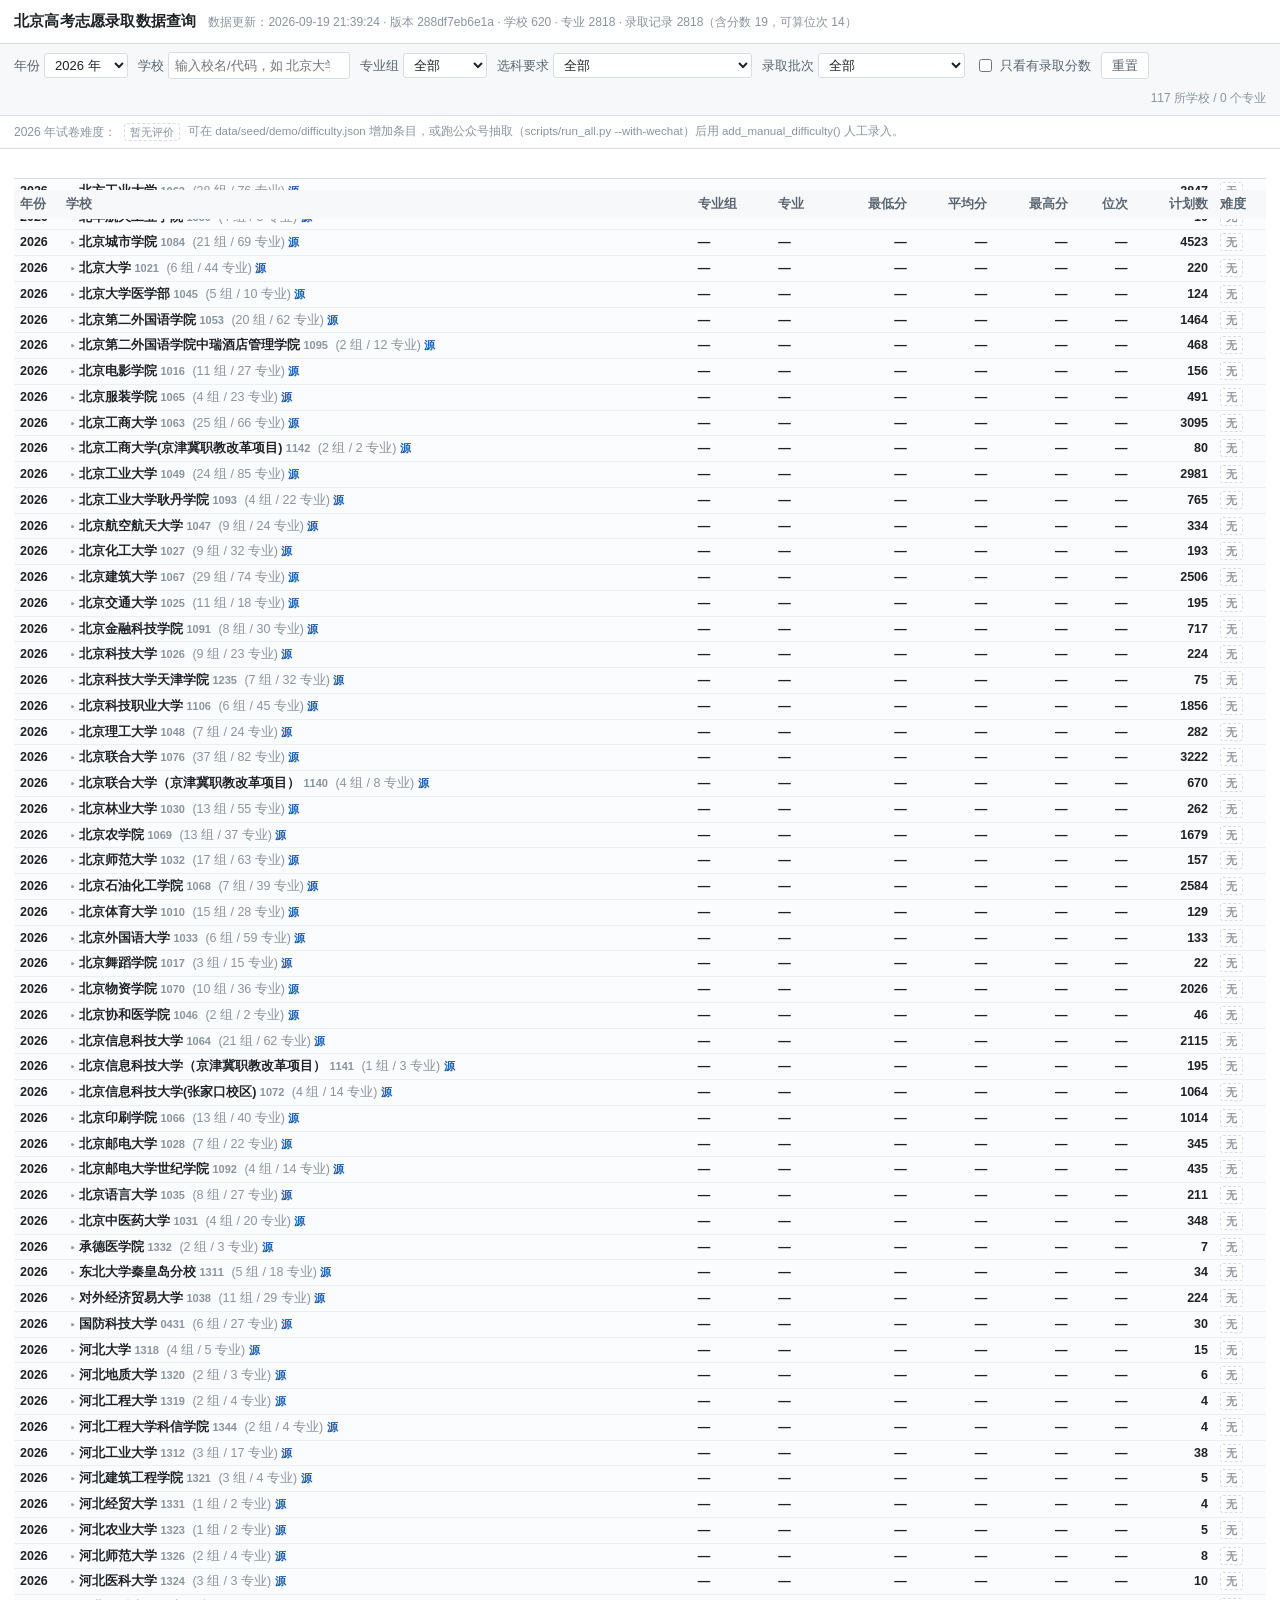
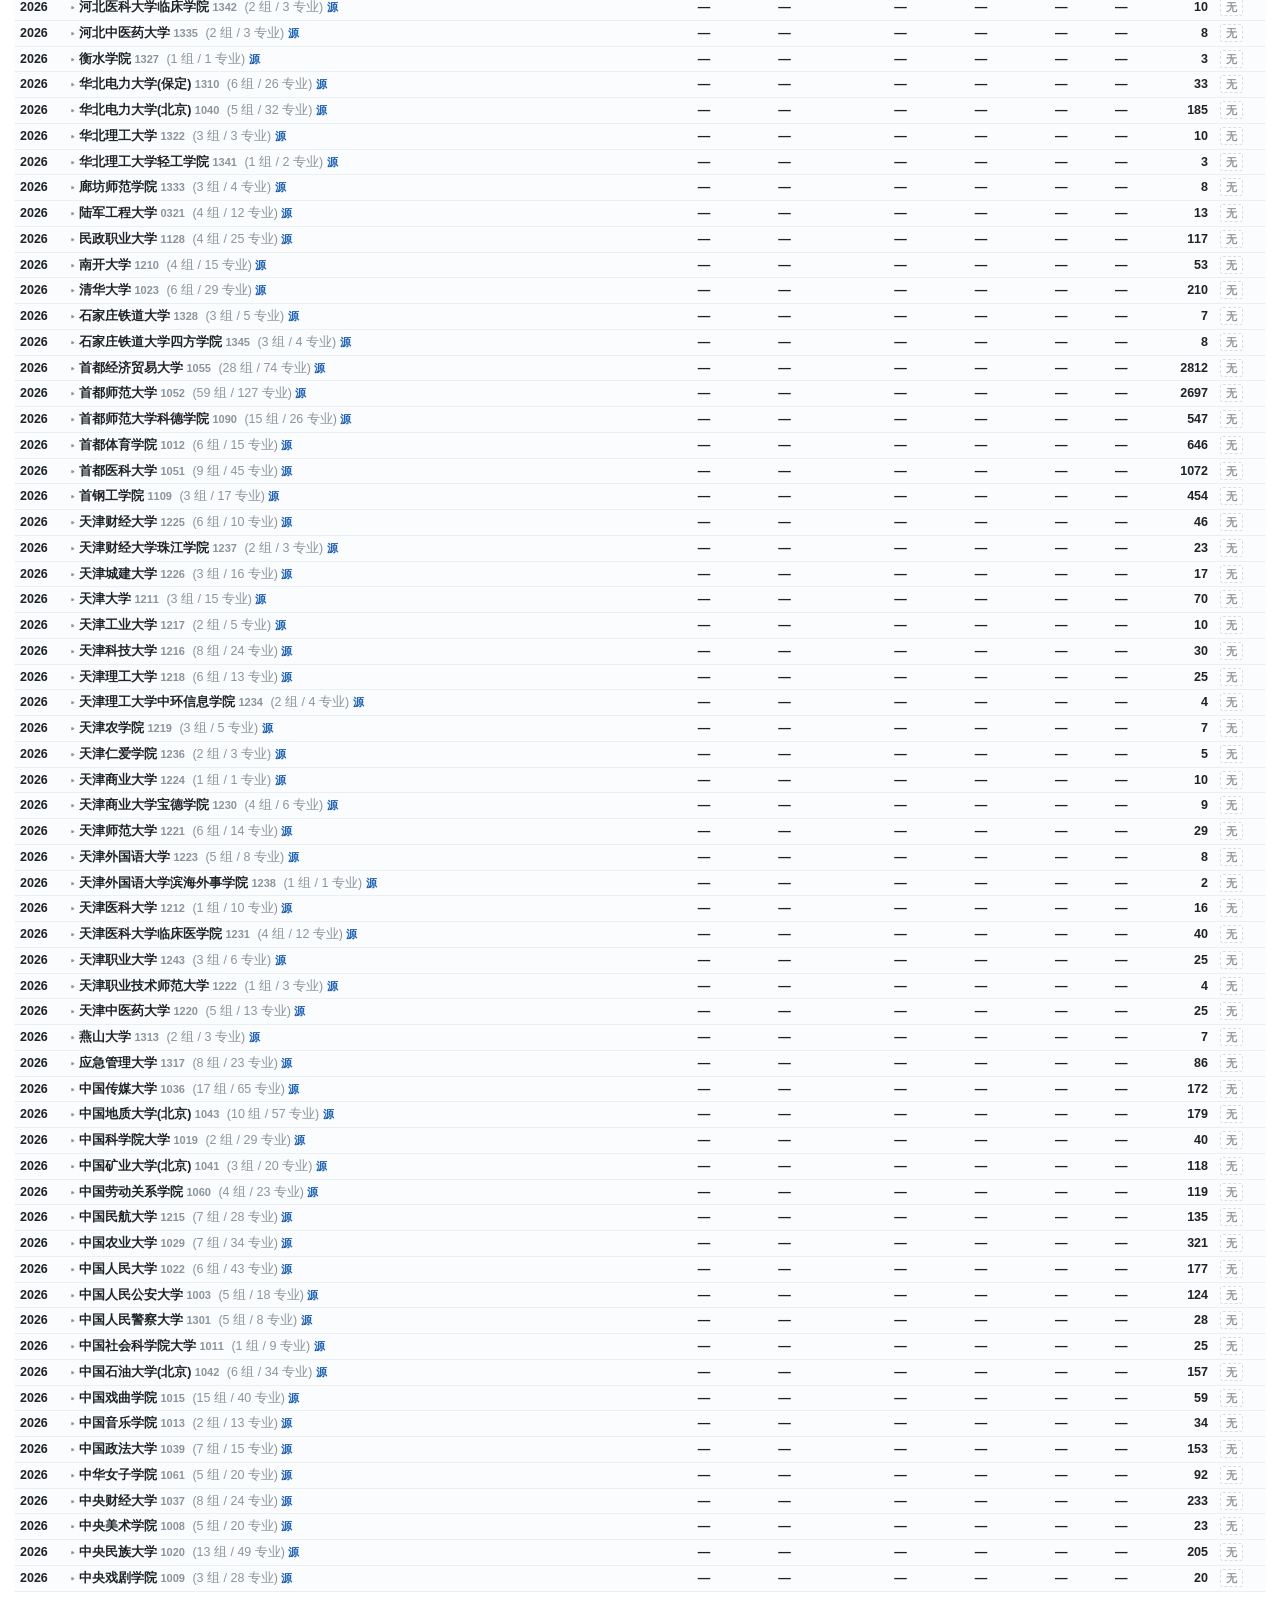
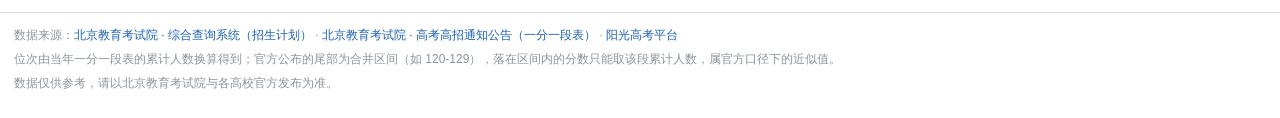
==== web/index.html @ 0e57e3ab "feat: 北京高考志愿录取数据查询站点 - 采集层: Scrapling + SHA-256 增量去重 + 三阶段任务编排(断点续爬) - 考试院招生计划: 列表分页 POST + 学校详情 POS" ====
<!DOCTYPE html>
<html lang="zh-CN">
<head>
<meta charset="UTF-8">
<meta name="viewport" content="width=device-width, initial-scale=1">
<title>北京高考志愿录取数据查询</title>
<meta name="description" content="历年北京高考各高校各专业录取最低分/平均分/最高分、位次、招生计划与当年试卷难度评价查询。">
<link rel="stylesheet" href="assets/style.css">
</head>
<body>

<header class="bar">
  <h1>北京高考志愿录取数据查询</h1>
  <div class="meta" id="meta">加载中…</div>
</header>

<!-- 筛选栏 -->
<div class="filters" id="filters">
  <label>年份
    <select id="f-year"></select>
  </label>

  <label>学校
    <input id="f-school" type="search" placeholder="输入校名/代码，如 北京大学" autocomplete="off">
  </label>

  <label>专业组
    <select id="f-group"><option value="">全部</option></select>
  </label>

  <label>选科要求
    <select id="f-subject"><option value="">全部</option></select>
  </label>

  <label>录取批次
    <select id="f-batch"><option value="">全部</option></select>
  </label>

  <label class="chk">
    <input id="f-scored" type="checkbox"> 只看有录取分数
  </label>

  <button id="f-reset" type="button">重置</button>

  <span class="hint" id="count"></span>
</div>

<!-- 当年试卷难度 -->
<div class="difficulty" id="difficulty" hidden></div>

<!-- 主表格 -->
<div class="table-wrap">
  <table id="grid">
    <thead>
      <tr>
        <th class="c-year">年份</th>
        <th class="c-school">学校</th>
        <th class="c-group">专业组</th>
        <th class="c-major">专业</th>
        <th class="c-num">最低分</th>
        <th class="c-num">平均分</th>
        <th class="c-num">最高分</th>
        <th class="c-rank">位次</th>
        <th class="c-plan">计划数</th>
        <th class="c-diff">难度</th>
      </tr>
    </thead>
    <tbody id="grid-body"></tbody>
  </table>
  <div class="empty" id="empty" hidden>没有匹配的数据。试试放宽筛选条件。</div>
</div>

<footer class="foot">
  <div id="sources"></div>
  <div class="note" id="rank-note"></div>
  <div class="note">数据仅供参考，请以北京教育考试院与各高校官方发布为准。</div>
</footer>

<!-- app.js：优先 fetch 按年分片；若通过 file:// 双击打开（fetch 会被浏览器拦截），
     自动回落到 data/data.js 内联包。 -->
<script src="assets/app.js"></script>
</body>
</html>
---- web/assets/style.css ----
/* ==========================================================================
   北京高考志愿录取数据查询 —— 样式
   风格要求：白底、细边框、紧凑表格、无多余装饰。
   ========================================================================== */

:root {
  --line: #d8dde3;
  --line-soft: #eceff2;
  --ink: #1f2328;
  --ink-2: #5b6570;
  --ink-3: #8b949e;
  --bg: #ffffff;
  --bg-head: #f6f8fa;
  --bg-hover: #f3f7fd;
  --accent: #1a5fb4;

  /* 难度配色：偏难=橙 / 适中=灰 / 偏易=绿 */
  --hard-fg: #b45309;   --hard-bg: #fef3e2;   --hard-bd: #f0c68a;
  --mid-fg:  #5b6570;   --mid-bg:  #f1f3f5;   --mid-bd:  #d8dde3;
  --easy-fg: #1a7f45;   --easy-bg: #e9f7ef;   --easy-bd: #a8d9bd;
}

* { box-sizing: border-box; }

html, body {
  margin: 0;
  padding: 0;
  background: var(--bg);
  color: var(--ink);
  font: 13px/1.5 -apple-system, "Segoe UI", "Microsoft YaHei", "PingFang SC", sans-serif;
}

/* ---------------------------------------------------------------- 顶部 */

.bar {
  display: flex;
  align-items: baseline;
  gap: 12px;
  flex-wrap: wrap;
  padding: 10px 14px;
  border-bottom: 1px solid var(--line);
}

.bar h1 {
  margin: 0;
  font-size: 15px;
  font-weight: 600;
  letter-spacing: .2px;
}

.bar .meta {
  color: var(--ink-3);
  font-size: 12px;
}

/* ---------------------------------------------------------------- 筛选栏 */

.filters {
  display: flex;
  align-items: center;
  gap: 10px;
  flex-wrap: wrap;
  padding: 8px 14px;
  border-bottom: 1px solid var(--line);
  background: var(--bg-head);
  position: sticky;
  top: 0;
  z-index: 5;
}

.filters label {
  display: inline-flex;
  align-items: center;
  gap: 4px;
  color: var(--ink-2);
  white-space: nowrap;
}

.filters select,
.filters input[type="search"] {
  font: inherit;
  color: var(--ink);
  padding: 3px 6px;
  border: 1px solid var(--line);
  border-radius: 3px;
  background: #fff;
  min-width: 84px;
}

.filters input[type="search"] { min-width: 168px; }

.filters select:focus,
.filters input:focus {
  outline: none;
  border-color: var(--accent);
}

.filters .chk { gap: 5px; cursor: pointer; }

.filters button {
  font: inherit;
  padding: 3px 10px;
  border: 1px solid var(--line);
  border-radius: 3px;
  background: #fff;
  color: var(--ink-2);
  cursor: pointer;
}

.filters button:hover { border-color: var(--accent); color: var(--accent); }

.filters .hint {
  margin-left: auto;
  color: var(--ink-3);
  font-size: 12px;
}

/* ---------------------------------------------------------------- 难度条 */

.difficulty {
  display: flex;
  align-items: flex-start;
  gap: 8px;
  padding: 7px 14px;
  border-bottom: 1px solid var(--line);
  font-size: 12px;
  color: var(--ink-2);
  flex-wrap: wrap;
}

.difficulty .lbl { color: var(--ink-3); }

/* 示例数据警示：必须显眼，避免把 demo 分数当成真实录取分 */
.difficulty .warn {
  display: inline-block;
  padding: 2px 8px;
  border: 1px solid var(--hard-bd);
  border-radius: 3px;
  background: var(--hard-bg);
  color: var(--hard-fg);
  font-weight: 500;
}

.difficulty a { color: var(--accent); text-decoration: none; }
.difficulty a:hover { text-decoration: underline; }

/* 难度徽标 */
.badge {
  display: inline-block;
  padding: 0 5px;
  border: 1px solid var(--mid-bd);
  border-radius: 3px;
  background: var(--mid-bg);
  color: var(--mid-fg);
  font-size: 11px;
  line-height: 16px;
  white-space: nowrap;
}

.badge.hard { border-color: var(--hard-bd); background: var(--hard-bg); color: var(--hard-fg); }
.badge.easy { border-color: var(--easy-bd); background: var(--easy-bg); color: var(--easy-fg); }
.badge.none { border-style: dashed; color: var(--ink-3); background: #fff; }

/* ---------------------------------------------------------------- 表格 */

.table-wrap {
  padding: 0 14px 20px;
  overflow-x: auto;
}

table {
  width: 100%;
  border-collapse: collapse;
  font-size: 12.5px;
}

thead th {
  position: sticky;
  top: 41px;
  z-index: 4;
  background: var(--bg-head);
  border-bottom: 1px solid var(--line);
  padding: 5px 6px;
  text-align: left;
  font-weight: 600;
  color: var(--ink-2);
  white-space: nowrap;
}

tbody td {
  border-bottom: 1px solid var(--line-soft);
  padding: 3px 6px;
  vertical-align: top;
}

/* 数字列右对齐、等宽，便于竖向比较 */
.c-num, .c-rank, .c-plan { text-align: right; }
.c-num, .c-rank, .c-plan, td.c-num, td.c-rank, td.c-plan {
  font-variant-numeric: tabular-nums;
  white-space: nowrap;
}

.c-year { width: 46px; }
.c-diff { width: 52px; }

/* 三级：学校 / 专业组 / 专业 */
tr.lv-school > td {
  background: #fbfcfd;
  border-top: 1px solid var(--line);
  font-weight: 600;
}

tr.lv-group > td {
  background: #fff;
  color: var(--ink);
}

tr.lv-major > td {
  color: var(--ink-2);
  background: #fff;
}

tr.lv-major:hover > td,
tr.lv-group:hover > td { background: var(--bg-hover); }

tr.lv-school:hover > td { background: #f2f7fd; }

/* 层级缩进 + 展开三角 */
.toggle {
  display: inline-block;
  width: 13px;
  color: var(--ink-3);
  cursor: pointer;
  user-select: none;
  text-align: center;
  font-size: 10px;
}

.toggle:hover { color: var(--accent); }

.lv-group .indent { padding-left: 15px; }
.lv-major .indent { padding-left: 31px; }

.group-code {
  display: inline-block;
  margin-right: 5px;
  padding: 0 4px;
  border: 1px solid var(--line);
  border-radius: 2px;
  background: #fff;
  color: var(--ink-2);
  font-size: 11px;
}

.sub-req { color: var(--ink-3); font-size: 11.5px; }

.code { color: var(--ink-3); font-size: 11px; margin-right: 4px; }

.src-link {
  color: var(--accent);
  text-decoration: none;
  font-size: 11px;
}
.src-link:hover { text-decoration: underline; }

.muted { color: var(--ink-3); }

.plan-total { color: var(--ink-3); font-weight: 400; }

.empty {
  padding: 28px 4px;
  color: var(--ink-3);
  text-align: center;
}

/* ---------------------------------------------------------------- 页脚 */

.foot {
  padding: 12px 14px 24px;
  border-top: 1px solid var(--line);
  color: var(--ink-3);
  font-size: 12px;
  line-height: 1.7;
}

.foot a { color: var(--accent); text-decoration: none; }
.foot a:hover { text-decoration: underline; }
.foot .note { margin-top: 4px; }

/* ---------------------------------------------------------------- 窄屏 */

@media (max-width: 860px) {
  .filters { position: static; }
  thead th { position: static; }
  .c-diff, .c-plan { display: none; }
}
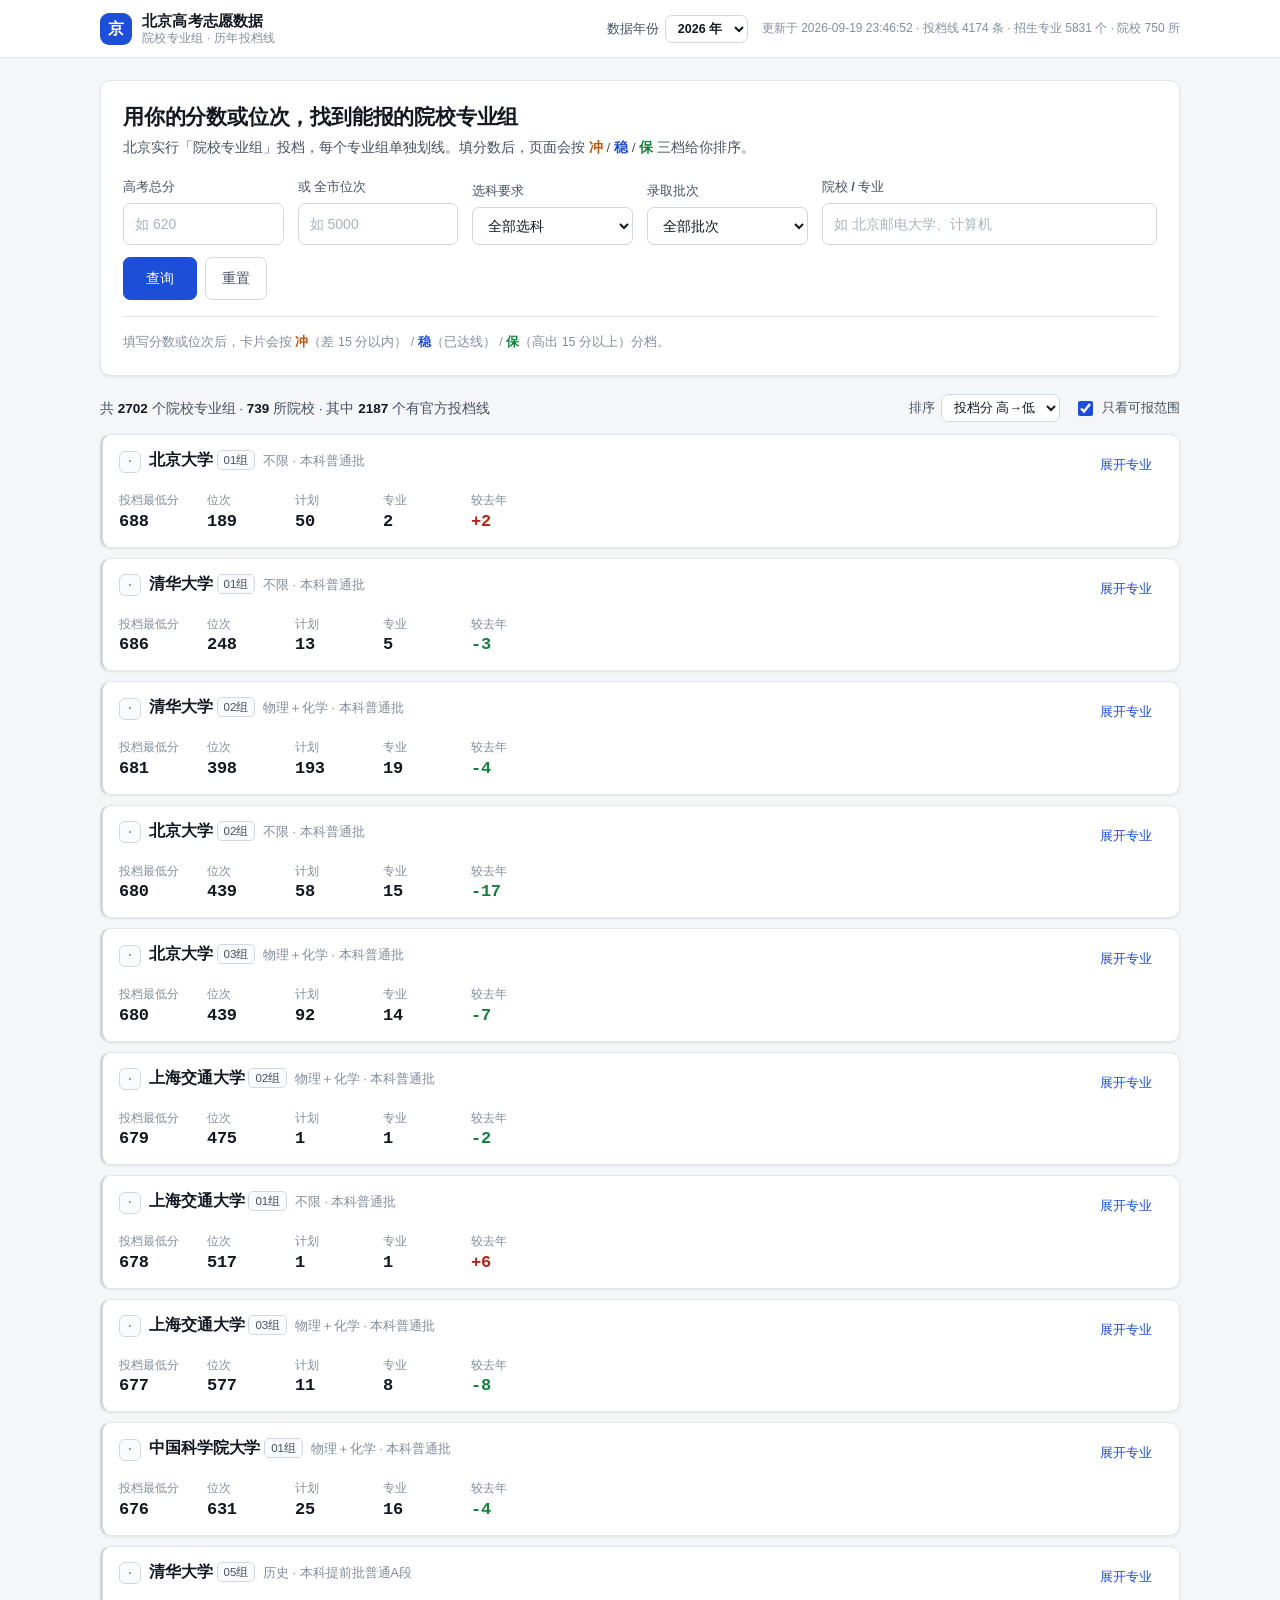
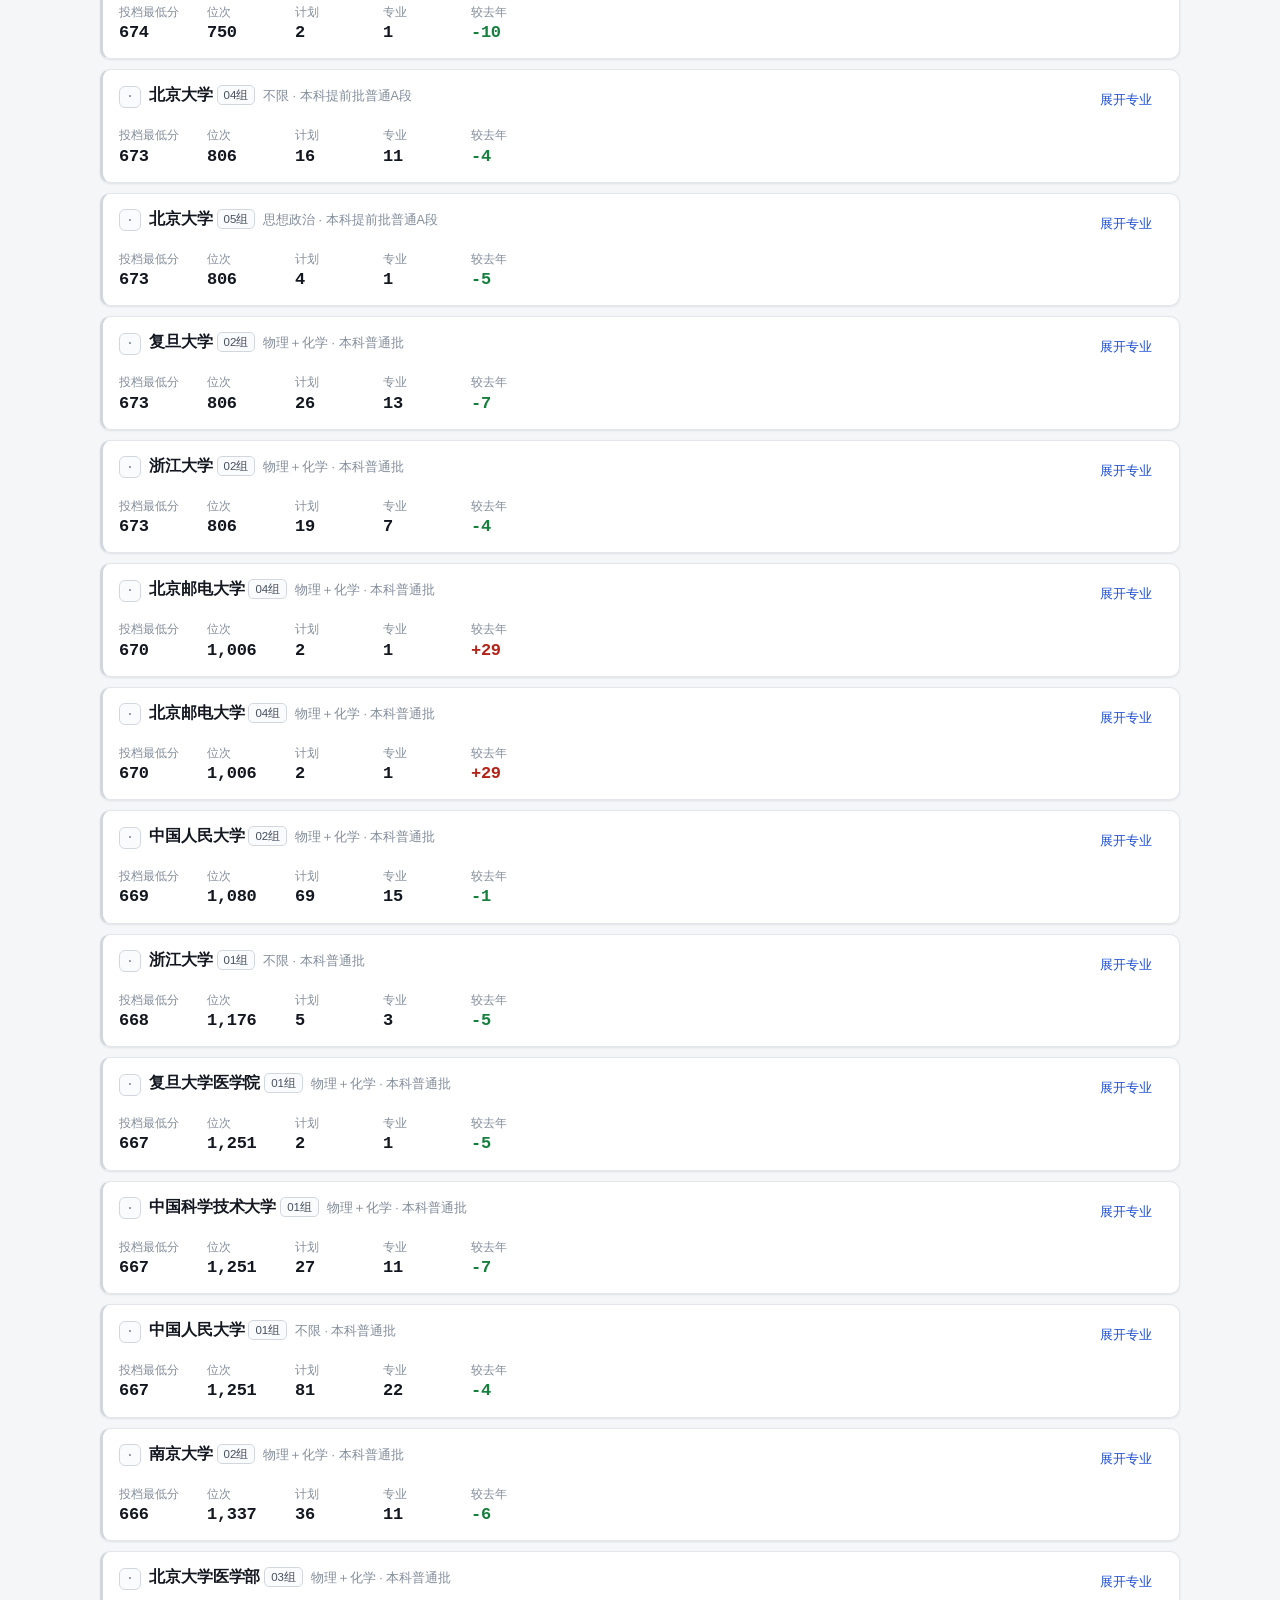
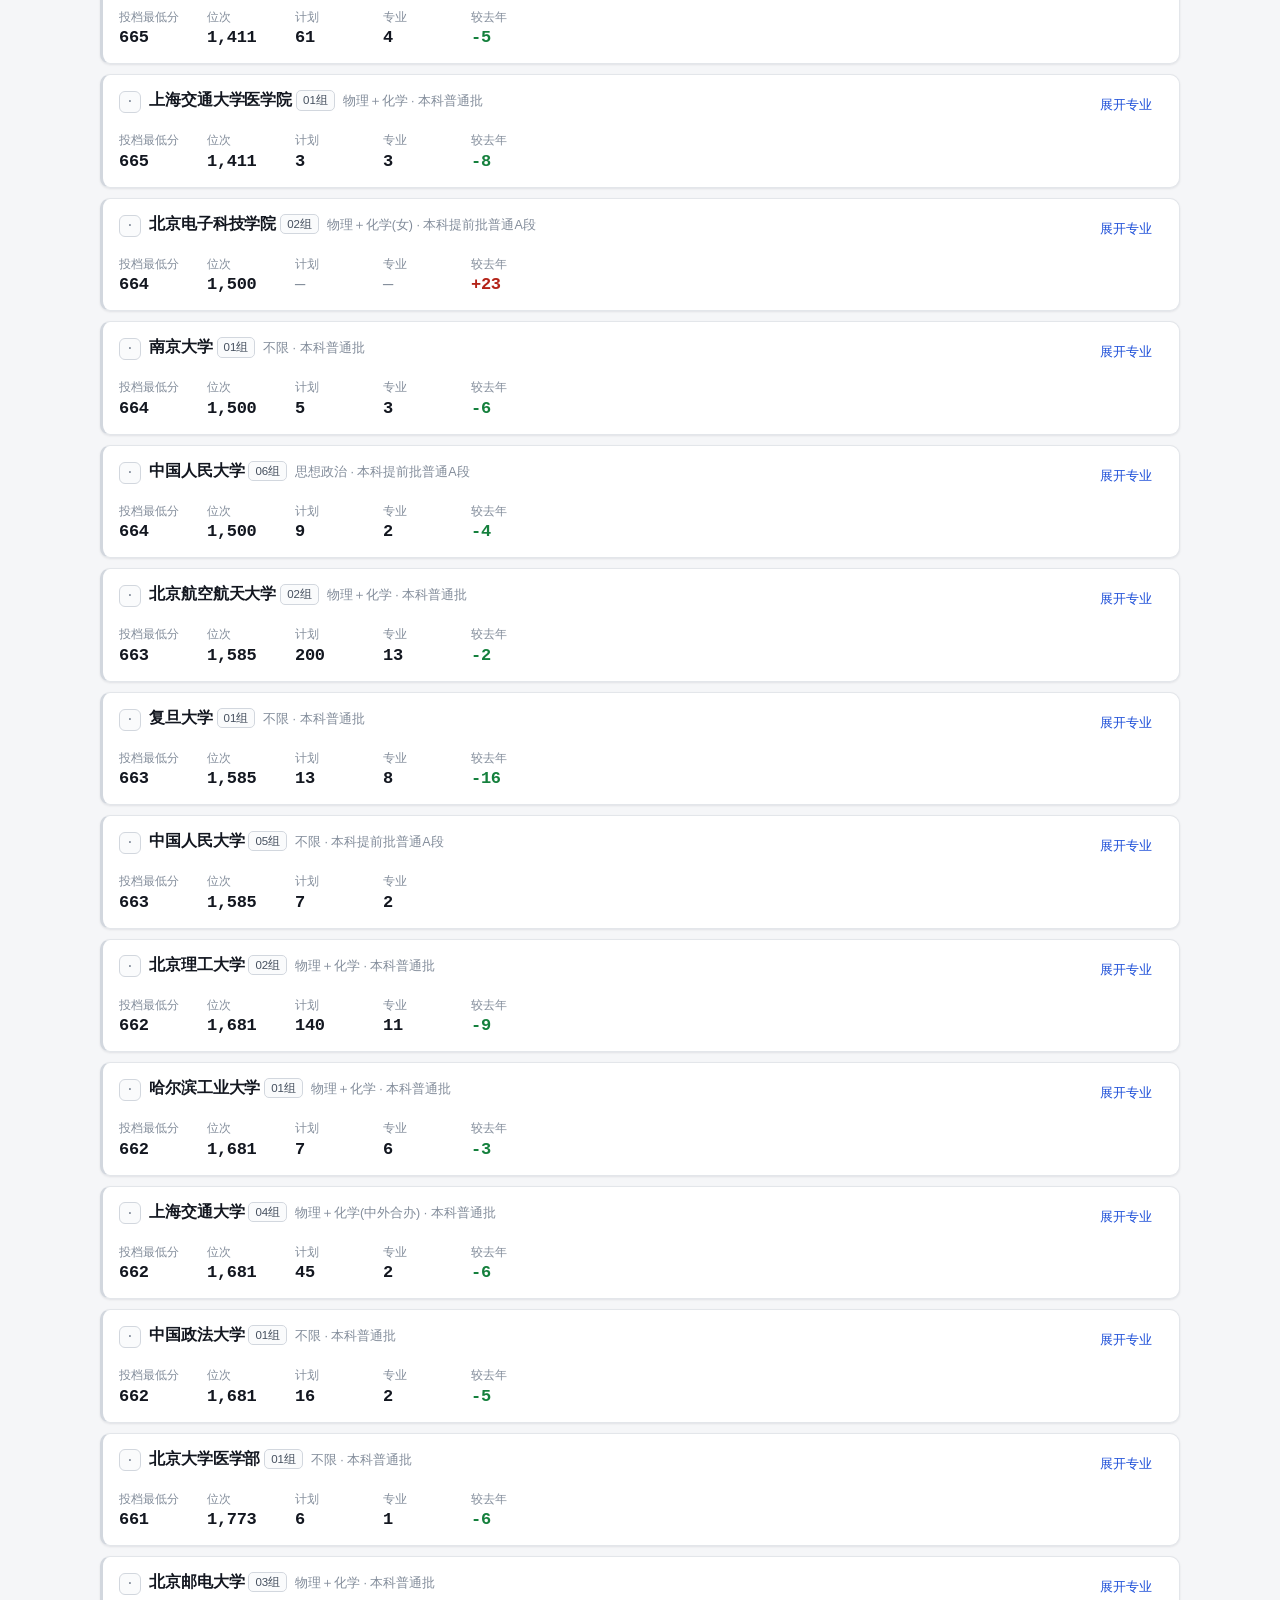
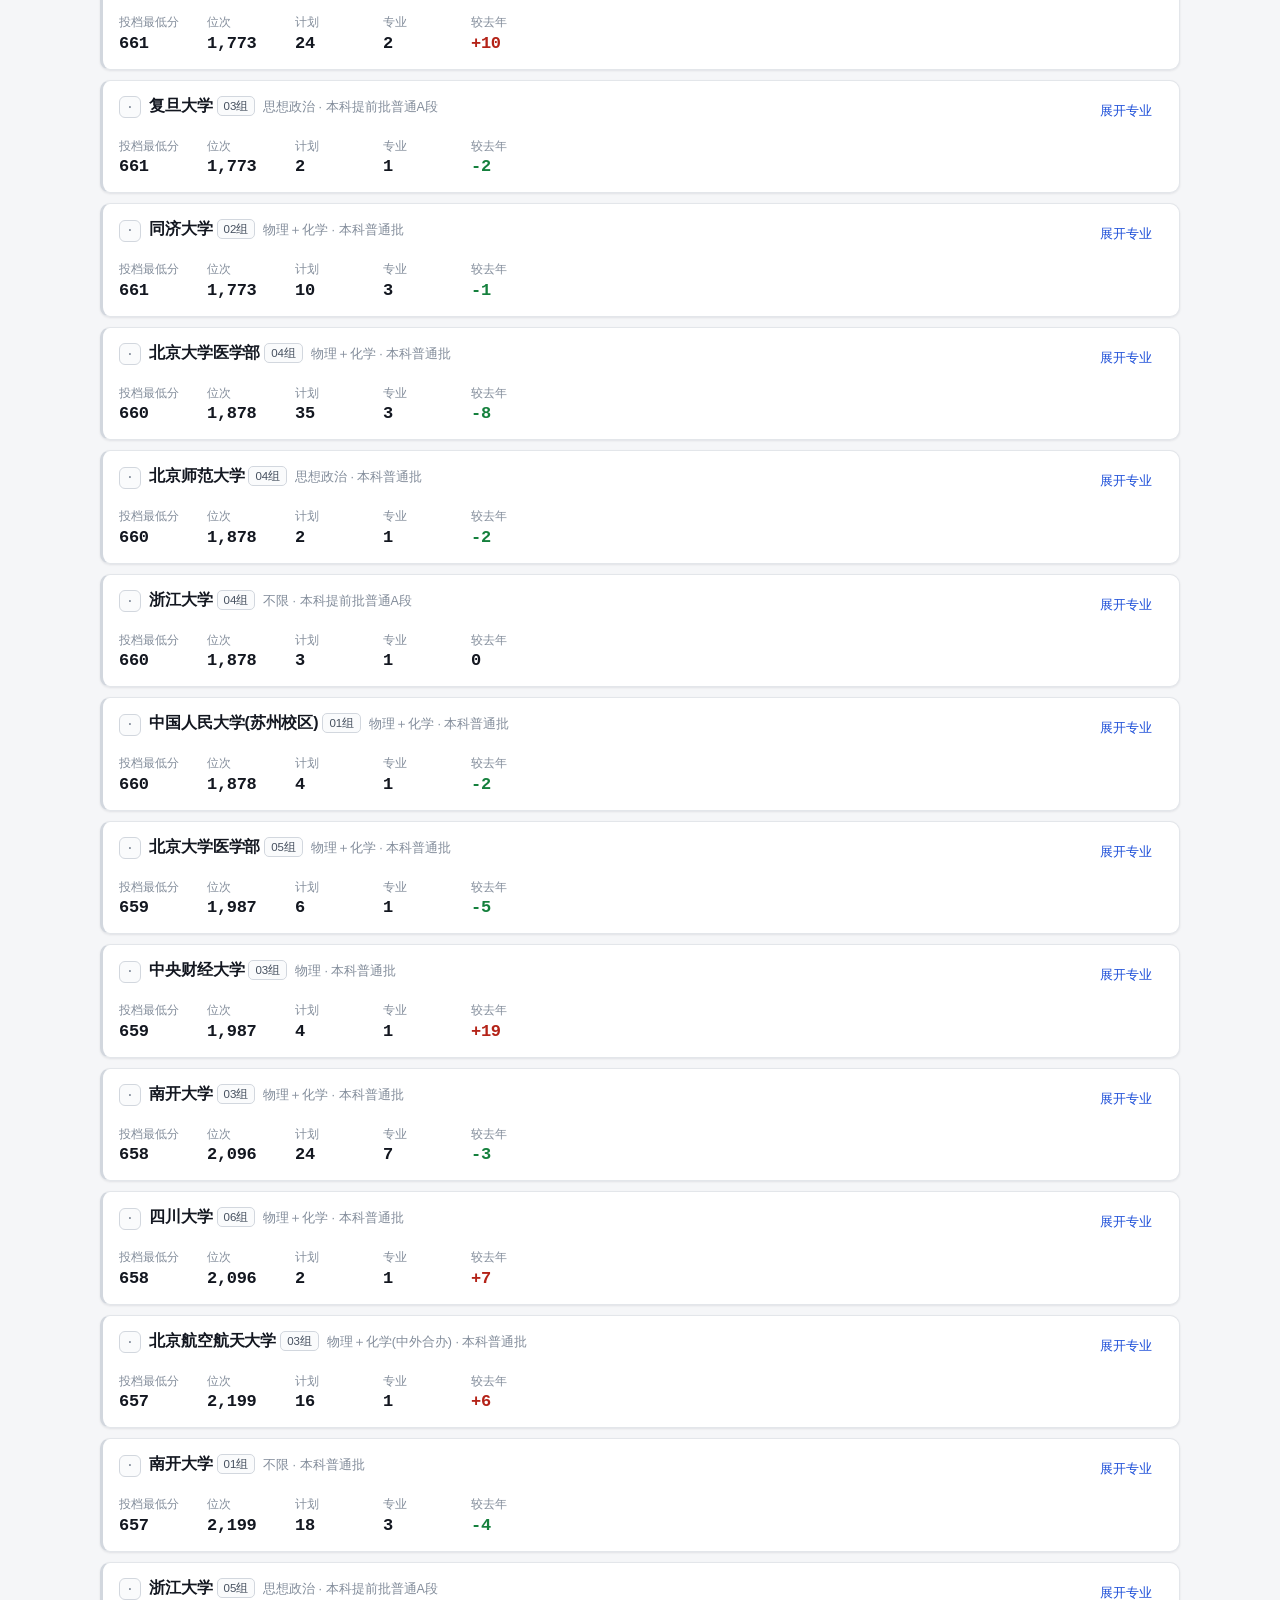
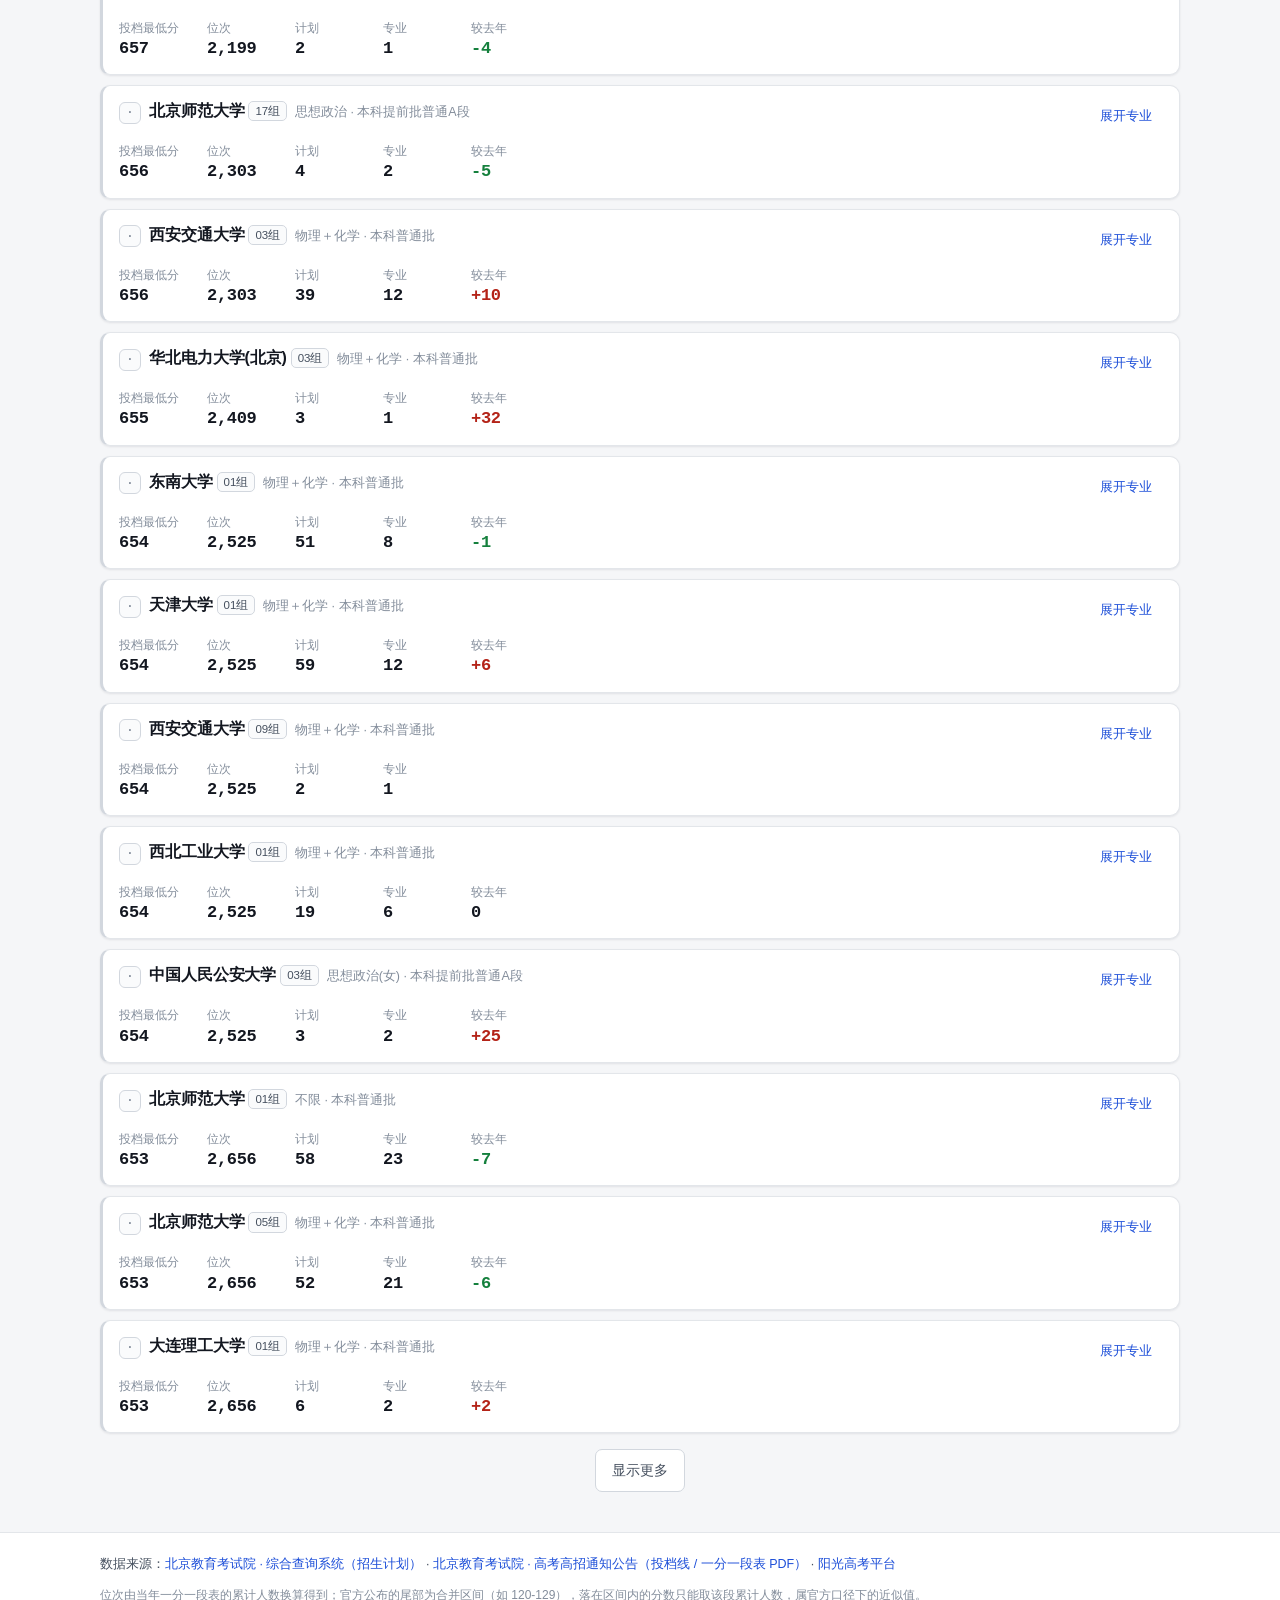
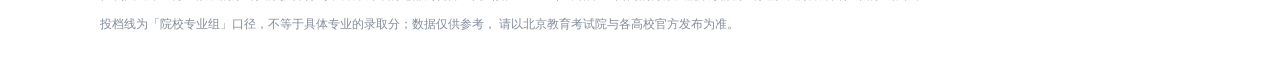
==== commit 71cc7332: "feat: 补全官方投档线数据并重做前端为院校专业组视图 - 采集：修复 503 个卡在 running 的任务，2026 招生计划由 117/620 所学校补全至 620/620  - 新增 cra" ====
--- a/web/index.html
+++ b/web/index.html
@@ -3,81 +3,120 @@
 <head>
 <meta charset="UTF-8">
 <meta name="viewport" content="width=device-width, initial-scale=1">
-<title>北京高考志愿录取数据查询</title>
-<meta name="description" content="历年北京高考各高校各专业录取最低分/平均分/最高分、位次、招生计划与当年试卷难度评价查询。">
+<title>北京高考志愿数据 · 院校专业组投档线查询</title>
+<meta name="description" content="输入分数或位次，查询北京高考各院校专业组历年投档最低分、位次与招生计划，并给出冲/稳/保参考区间。数据来自北京教育考试院官方发布。">
 <link rel="stylesheet" href="assets/style.css">
 </head>
 <body>
 
-<header class="bar">
-  <h1>北京高考志愿录取数据查询</h1>
-  <div class="meta" id="meta">加载中…</div>
+<header class="app-header">
+  <div class="wrap header-inner">
+    <div class="brand">
+      <span class="brand-mark" aria-hidden="true">京</span>
+      <span class="brand-text">
+        北京高考志愿数据
+        <span class="brand-sub">院校专业组 · 历年投档线</span>
+      </span>
+    </div>
+    <div class="header-side">
+      <label class="year-picker">
+        <span>数据年份</span>
+        <select id="f-year" aria-label="数据年份"></select>
+      </label>
+      <div class="header-meta" id="meta"></div>
+    </div>
+  </div>
 </header>
 
-<!-- 筛选栏 -->
-<div class="filters" id="filters">
-  <label>年份
-    <select id="f-year"></select>
-  </label>
+<main class="wrap">
 
-  <label>学校
-    <input id="f-school" type="search" placeholder="输入校名/代码，如 北京大学" autocomplete="off">
-  </label>
+  <!-- ============================ 查询区 ============================ -->
+  <section class="query-panel" aria-label="查询条件">
+    <h1 class="query-title">用你的分数或位次，找到能报的院校专业组</h1>
+    <p class="query-lead">
+      北京实行「院校专业组」投档，每个专业组单独划线。填分数后，页面会按
+      <b class="k-chong">冲</b> / <b class="k-wen">稳</b> / <b class="k-bao">保</b>
+      三档给你排序。
+    </p>
 
-  <label>专业组
-    <select id="f-group"><option value="">全部</option></select>
-  </label>
+    <form class="query-grid" id="query-form" autocomplete="off">
+      <label class="field">
+        <span class="field-label">高考总分</span>
+        <input id="f-score" type="number" min="100" max="750" step="1"
+               inputmode="numeric" placeholder="如 620">
+      </label>
 
-  <label>选科要求
-    <select id="f-subject"><option value="">全部</option></select>
-  </label>
+      <label class="field">
+        <span class="field-label">或 全市位次</span>
+        <input id="f-rank" type="number" min="1" step="1"
+               inputmode="numeric" placeholder="如 5000">
+      </label>
 
-  <label>录取批次
-    <select id="f-batch"><option value="">全部</option></select>
-  </label>
+      <label class="field">
+        <span class="field-label">选科要求</span>
+        <select id="f-subject"></select>
+      </label>
 
-  <label class="chk">
-    <input id="f-scored" type="checkbox"> 只看有录取分数
-  </label>
+      <label class="field">
+        <span class="field-label">录取批次</span>
+        <select id="f-batch"></select>
+      </label>
 
-  <button id="f-reset" type="button">重置</button>
+      <label class="field field-wide">
+        <span class="field-label">院校 / 专业</span>
+        <input id="f-query" type="search" placeholder="如 北京邮电大学、计算机"
+               autocomplete="off">
+      </label>
 
-  <span class="hint" id="count"></span>
-</div>
+      <div class="field field-actions">
+        <button class="btn btn-primary" type="submit">查询</button>
+        <button class="btn" type="button" id="f-reset">重置</button>
+      </div>
+    </form>
 
-<!-- 当年试卷难度 -->
-<div class="difficulty" id="difficulty" hidden></div>
+    <p class="tier-legend" id="tier-legend"></p>
+  </section>
 
-<!-- 主表格 -->
-<div class="table-wrap">
-  <table id="grid">
-    <thead>
-      <tr>
-        <th class="c-year">年份</th>
-        <th class="c-school">学校</th>
-        <th class="c-group">专业组</th>
-        <th class="c-major">专业</th>
-        <th class="c-num">最低分</th>
-        <th class="c-num">平均分</th>
-        <th class="c-num">最高分</th>
-        <th class="c-rank">位次</th>
-        <th class="c-plan">计划数</th>
-        <th class="c-diff">难度</th>
-      </tr>
-    </thead>
-    <tbody id="grid-body"></tbody>
-  </table>
-  <div class="empty" id="empty" hidden>没有匹配的数据。试试放宽筛选条件。</div>
-</div>
+  <!-- ============================ 结果区 ============================ -->
+  <section class="results">
+    <div class="results-head">
+      <div class="results-count" id="count" aria-live="polite">加载中…</div>
+      <div class="results-tools">
+        <label class="tool">
+          <span>排序</span>
+          <select id="f-sort">
+            <option value="score_desc">投档分 高→低</option>
+            <option value="score_asc">投档分 低→高</option>
+            <option value="rank_asc">位次 优→劣</option>
+            <option value="plan_desc">计划数 多→少</option>
+            <option value="name">院校名称</option>
+          </select>
+        </label>
+        <label class="tool chk" id="only-open-wrap" hidden>
+          <input type="checkbox" id="f-only-open" checked>
+          <span>只看可报范围</span>
+        </label>
+      </div>
+    </div>
 
-<footer class="foot">
-  <div id="sources"></div>
-  <div class="note" id="rank-note"></div>
-  <div class="note">数据仅供参考，请以北京教育考试院与各高校官方发布为准。</div>
+    <div class="list" id="list"></div>
+    <button class="btn btn-more" id="more" type="button" hidden>显示更多</button>
+    <div class="state" id="empty" hidden></div>
+  </section>
+
+</main>
+
+<footer class="app-footer">
+  <div class="wrap">
+    <div class="foot-sources" id="sources"></div>
+    <div class="foot-note" id="rank-note"></div>
+    <div class="foot-note">
+      投档线为「院校专业组」口径，不等于具体专业的录取分；数据仅供参考，
+      请以北京教育考试院与各高校官方发布为准。
+    </div>
+  </div>
 </footer>
 
-<!-- app.js：优先 fetch 按年分片；若通过 file:// 双击打开（fetch 会被浏览器拦截），
-     自动回落到 data/data.js 内联包。 -->
 <script src="assets/app.js"></script>
 </body>
 </html>
--- a/web/assets/style.css
+++ b/web/assets/style.css
@@ -1,296 +1,530 @@
 /* ==========================================================================
-   北京高考志愿录取数据查询 —— 样式
-   风格要求：白底、细边框、紧凑表格、无多余装饰。
+   北京高考志愿数据 —— 样式
+   信息层级：页面底 → 卡片（院校专业组）→ 明细表（专业）
+   用「1px 边框 + 背景色差」分层，不叠阴影；数字统一等宽对齐。
    ========================================================================== */
 
 :root {
-  --line: #d8dde3;
-  --line-soft: #eceff2;
-  --ink: #1f2328;
-  --ink-2: #5b6570;
-  --ink-3: #8b949e;
-  --bg: #ffffff;
-  --bg-head: #f6f8fa;
-  --bg-hover: #f3f7fd;
-  --accent: #1a5fb4;
-
-  /* 难度配色：偏难=橙 / 适中=灰 / 偏易=绿 */
-  --hard-fg: #b45309;   --hard-bg: #fef3e2;   --hard-bd: #f0c68a;
-  --mid-fg:  #5b6570;   --mid-bg:  #f1f3f5;   --mid-bd:  #d8dde3;
-  --easy-fg: #1a7f45;   --easy-bg: #e9f7ef;   --easy-bd: #a8d9bd;
+  --bg:            #f5f6f8;
+  --surface:       #ffffff;
+  --surface-2:     #fafbfc;
+  --line:          #e3e6ea;
+  --line-strong:   #d2d7de;
+  --ink:           #131720;
+  --ink-2:         #46505f;
+  --ink-3:         #838d9b;
+  --brand:         #1c4ed8;
+  --brand-ink:     #16389b;
+  --brand-soft:    #eef3ff;
+  --focus:         #1c4ed8;
+
+  /* 冲 / 稳 / 保 */
+  --chong-fg: #b45309;  --chong-bg: #fdf3e3;  --chong-bd: #f0d5a4;
+  --wen-fg:   #1d4ed8;  --wen-bg:   #eef3ff;  --wen-bd:   #c6d6fd;
+  --bao-fg:   #15803d;  --bao-bg:   #ecfdf3;  --bao-bd:   #b6ecc9;
+
+  --radius:   10px;
+  --radius-s: 7px;
+  --shadow:   0 1px 2px rgba(16, 24, 40, .04), 0 1px 3px rgba(16, 24, 40, .05);
+
+  --num-font: "SF Mono", "Cascadia Mono", ui-monospace, Menlo, Consolas, monospace;
 }
 
 * { box-sizing: border-box; }
 
-html, body {
+html { -webkit-text-size-adjust: 100%; }
+
+body {
   margin: 0;
-  padding: 0;
   background: var(--bg);
   color: var(--ink);
-  font: 13px/1.5 -apple-system, "Segoe UI", "Microsoft YaHei", "PingFang SC", sans-serif;
-}
-
-/* ---------------------------------------------------------------- 顶部 */
-
-.bar {
+  font: 14px/1.6 -apple-system, BlinkMacSystemFont, "Segoe UI", "Microsoft YaHei",
+        "PingFang SC", "Hiragino Sans GB", sans-serif;
+  -webkit-font-smoothing: antialiased;
+}
+
+.wrap {
+  max-width: 1120px;
+  margin: 0 auto;
+  padding: 0 20px;
+}
+
+.num, .metrics dd, td.num { font-variant-numeric: tabular-nums; }
+
+/* ---------------------------------------------------------------- 页头 */
+
+.app-header {
+  position: sticky;
+  top: 0;
+  z-index: 20;
+  background: rgba(255, 255, 255, .92);
+  backdrop-filter: saturate(180%) blur(8px);
+  border-bottom: 1px solid var(--line);
+}
+
+.header-inner {
   display: flex;
-  align-items: baseline;
-  gap: 12px;
+  align-items: center;
+  justify-content: space-between;
+  gap: 16px;
   flex-wrap: wrap;
-  padding: 10px 14px;
-  border-bottom: 1px solid var(--line);
-}
-
-.bar h1 {
-  margin: 0;
-  font-size: 15px;
+  padding-top: 12px;
+  padding-bottom: 12px;
+}
+
+.brand { display: flex; align-items: center; gap: 10px; }
+
+.brand-mark {
+  display: grid;
+  place-items: center;
+  width: 32px;
+  height: 32px;
+  border-radius: 9px;
+  background: var(--brand);
+  color: #fff;
+  font-weight: 700;
+  font-size: 16px;
+}
+
+.brand-text { display: flex; flex-direction: column; line-height: 1.25; }
+.brand-text { font-size: 15px; font-weight: 650; letter-spacing: .2px; }
+.brand-sub { font-size: 11.5px; font-weight: 400; color: var(--ink-3); letter-spacing: .3px; }
+
+.header-side { display: flex; align-items: center; gap: 14px; flex-wrap: wrap; }
+
+.year-picker {
+  display: inline-flex;
+  align-items: center;
+  gap: 6px;
+  font-size: 12.5px;
+  color: var(--ink-2);
+}
+
+.year-picker select {
+  font: inherit;
   font-weight: 600;
-  letter-spacing: .2px;
-}
-
-.bar .meta {
-  color: var(--ink-3);
-  font-size: 12px;
-}
-
-/* ---------------------------------------------------------------- 筛选栏 */
-
-.filters {
+  color: var(--ink);
+  padding: 5px 8px;
+  border: 1px solid var(--line-strong);
+  border-radius: var(--radius-s);
+  background: #fff;
+}
+
+.header-meta { font-size: 12px; color: var(--ink-3); }
+
+/* ---------------------------------------------------------------- 查询区 */
+
+.query-panel {
+  margin: 22px 0 18px;
+  padding: 22px;
+  background: var(--surface);
+  border: 1px solid var(--line);
+  border-radius: var(--radius);
+  box-shadow: var(--shadow);
+}
+
+.query-title {
+  margin: 0 0 6px;
+  font-size: 21px;
+  line-height: 1.35;
+  font-weight: 680;
+  letter-spacing: -.2px;
+}
+
+.query-lead { margin: 0 0 18px; color: var(--ink-2); font-size: 13.5px; }
+
+.k-chong { color: var(--chong-fg); }
+.k-wen   { color: var(--wen-fg); }
+.k-bao   { color: var(--bao-fg); }
+
+.query-grid {
+  display: grid;
+  grid-template-columns: repeat(auto-fit, minmax(150px, 1fr));
+  gap: 12px 14px;
+  align-items: end;
+}
+
+.field { display: flex; flex-direction: column; gap: 6px; min-width: 0; }
+.field-wide { grid-column: span 2; }
+
+.field-label { font-size: 12.5px; color: var(--ink-2); font-weight: 550; }
+
+.field input,
+.field select {
+  font: inherit;
+  color: var(--ink);
+  width: 100%;
+  padding: 9px 11px;
+  border: 1px solid var(--line-strong);
+  border-radius: var(--radius-s);
+  background: #fff;
+  transition: border-color .12s, box-shadow .12s;
+}
+
+.field input::placeholder { color: #aab2bd; }
+
+.field input:focus,
+.field select:focus {
+  outline: none;
+  border-color: var(--focus);
+  box-shadow: 0 0 0 3px rgba(28, 78, 216, .12);
+}
+
+.field-actions { flex-direction: row; gap: 8px; grid-column: span 1; }
+
+.btn {
+  font: inherit;
+  font-weight: 550;
+  padding: 9px 16px;
+  border: 1px solid var(--line-strong);
+  border-radius: var(--radius-s);
+  background: #fff;
+  color: var(--ink-2);
+  cursor: pointer;
+  transition: border-color .12s, color .12s, background .12s;
+}
+
+.btn:hover { border-color: var(--brand); color: var(--brand); }
+
+.btn-primary {
+  background: var(--brand);
+  border-color: var(--brand);
+  color: #fff;
+  padding-left: 22px;
+  padding-right: 22px;
+}
+
+.btn-primary:hover { background: var(--brand-ink); border-color: var(--brand-ink); color: #fff; }
+
+.tier-legend {
+  margin: 16px 0 0;
+  padding-top: 14px;
+  border-top: 1px solid var(--line);
+  font-size: 12.5px;
+  color: var(--ink-3);
+  line-height: 1.8;
+}
+
+/* ---------------------------------------------------------------- 结果头 */
+
+.results { padding-bottom: 40px; }
+
+.results-head {
+  display: flex;
+  align-items: center;
+  justify-content: space-between;
+  gap: 14px;
+  flex-wrap: wrap;
+  margin-bottom: 12px;
+}
+
+.results-count { font-size: 13.5px; color: var(--ink-2); }
+.results-count b { color: var(--ink); font-variant-numeric: tabular-nums; }
+
+.results-tools { display: flex; align-items: center; gap: 14px; flex-wrap: wrap; }
+
+.tool {
+  display: inline-flex;
+  align-items: center;
+  gap: 6px;
+  font-size: 12.5px;
+  color: var(--ink-2);
+}
+
+.tool select {
+  font: inherit;
+  color: var(--ink);
+  padding: 5px 8px;
+  border: 1px solid var(--line-strong);
+  border-radius: var(--radius-s);
+  background: #fff;
+}
+
+.tool.chk { cursor: pointer; user-select: none; }
+.tool.chk input { width: 15px; height: 15px; accent-color: var(--brand); }
+
+/* ---------------------------------------------------------------- 卡片 */
+
+.list { display: flex; flex-direction: column; gap: 10px; }
+
+/* 冲 / 稳 / 保 分区标题 */
+.section-head {
   display: flex;
   align-items: center;
   gap: 10px;
-  flex-wrap: wrap;
-  padding: 8px 14px;
-  border-bottom: 1px solid var(--line);
-  background: var(--bg-head);
-  position: sticky;
-  top: 0;
-  z-index: 5;
-}
-
-.filters label {
-  display: inline-flex;
-  align-items: center;
-  gap: 4px;
-  color: var(--ink-2);
-  white-space: nowrap;
-}
-
-.filters select,
-.filters input[type="search"] {
-  font: inherit;
-  color: var(--ink);
-  padding: 3px 6px;
+  margin: 10px 0 0;
+  padding: 2px 2px 4px;
+}
+
+.list > .section-head:first-child { margin-top: 0; }
+
+.section-chip {
+  display: grid;
+  place-items: center;
+  width: 26px;
+  height: 26px;
+  border-radius: 8px;
+  border: 1px solid var(--line-strong);
+  background: var(--surface-2);
+  color: var(--ink-3);
+  font-size: 13px;
+  font-weight: 650;
+  flex: none;
+}
+
+.section-head[data-tier="chong"] .section-chip { color: var(--chong-fg); background: var(--chong-bg); border-color: var(--chong-bd); }
+.section-head[data-tier="wen"]   .section-chip { color: var(--wen-fg);   background: var(--wen-bg);   border-color: var(--wen-bd); }
+.section-head[data-tier="bao"]   .section-chip { color: var(--bao-fg);   background: var(--bao-bg);   border-color: var(--bao-bd); }
+
+.section-title { font-size: 13px; color: var(--ink-2); }
+.section-count {
+  margin-left: auto;
+  font-size: 12.5px;
+  color: var(--ink-3);
+  font-variant-numeric: tabular-nums;
+}
+
+.card {
+  background: var(--surface);
   border: 1px solid var(--line);
-  border-radius: 3px;
-  background: #fff;
-  min-width: 84px;
-}
-
-.filters input[type="search"] { min-width: 168px; }
-
-.filters select:focus,
-.filters input:focus {
-  outline: none;
-  border-color: var(--accent);
-}
-
-.filters .chk { gap: 5px; cursor: pointer; }
-
-.filters button {
-  font: inherit;
-  padding: 3px 10px;
-  border: 1px solid var(--line);
-  border-radius: 3px;
-  background: #fff;
-  color: var(--ink-2);
-  cursor: pointer;
-}
-
-.filters button:hover { border-color: var(--accent); color: var(--accent); }
-
-.filters .hint {
-  margin-left: auto;
-  color: var(--ink-3);
-  font-size: 12px;
-}
-
-/* ---------------------------------------------------------------- 难度条 */
-
-.difficulty {
+  border-left: 3px solid var(--line-strong);
+  border-radius: var(--radius);
+  box-shadow: var(--shadow);
+  overflow: hidden;
+}
+
+.card[data-tier="chong"] { border-left-color: var(--chong-fg); }
+.card[data-tier="wen"]   { border-left-color: var(--wen-fg); }
+.card[data-tier="bao"]   { border-left-color: var(--bao-fg); }
+
+.card-head {
   display: flex;
   align-items: flex-start;
-  gap: 8px;
-  padding: 7px 14px;
+  justify-content: space-between;
+  gap: 14px;
+  padding: 14px 16px 0;
+}
+
+.card-title { display: flex; align-items: baseline; gap: 8px; flex-wrap: wrap; min-width: 0; }
+
+.card-title h2 {
+  margin: 0;
+  font-size: 16px;
+  font-weight: 650;
+  line-height: 1.4;
+  letter-spacing: -.1px;
+}
+
+.gc {
+  display: inline-block;
+  margin-left: 4px;
+  padding: 1px 6px;
+  border: 1px solid var(--line-strong);
+  border-radius: 5px;
+  background: var(--surface-2);
+  color: var(--ink-2);
+  font-size: 11.5px;
+  font-weight: 500;
+  vertical-align: 1px;
+}
+
+.card-sub { font-size: 12.5px; color: var(--ink-3); }
+
+.tier-chip {
+  display: inline-grid;
+  place-items: center;
+  width: 22px;
+  height: 22px;
+  border-radius: 6px;
+  border: 1px solid var(--line-strong);
+  background: var(--surface-2);
+  color: var(--ink-3);
+  font-size: 12px;
+  font-weight: 600;
+  flex: none;
+}
+
+.card[data-tier="chong"] .tier-chip { color: var(--chong-fg); background: var(--chong-bg); border-color: var(--chong-bd); }
+.card[data-tier="wen"]   .tier-chip { color: var(--wen-fg);   background: var(--wen-bg);   border-color: var(--wen-bd); }
+.card[data-tier="bao"]   .tier-chip { color: var(--bao-fg);   background: var(--bao-bg);   border-color: var(--bao-bd); }
+
+.expand {
+  font: inherit;
+  font-size: 12.5px;
+  color: var(--brand);
+  background: none;
+  border: 1px solid transparent;
+  border-radius: var(--radius-s);
+  padding: 5px 10px;
+  cursor: pointer;
+  white-space: nowrap;
+  flex: none;
+}
+
+.expand:hover { background: var(--brand-soft); }
+.expand:focus-visible { outline: 2px solid var(--brand); outline-offset: 1px; }
+
+.metrics {
+  display: flex;
+  flex-wrap: wrap;
+  gap: 8px 26px;
+  margin: 10px 0 0;
+  padding: 0 16px 14px;
+}
+
+.metric { display: flex; flex-direction: column; gap: 1px; min-width: 62px; }
+
+.metric dt { font-size: 11.5px; color: var(--ink-3); }
+
+.metric dd {
+  margin: 0;
+  font-size: 17px;
+  font-weight: 620;
+  line-height: 1.3;
+  font-family: var(--num-font);
+  letter-spacing: -.3px;
+}
+
+.metric dd.muted { color: var(--ink-3); font-weight: 500; }
+
+.delta-up   { color: #b42318; font-size: 14px; }
+.delta-down { color: #15803d; font-size: 14px; }
+
+/* 院校录取概况（院校/科类级，含控制线） */
+.summary-line {
+  display: flex;
+  flex-wrap: wrap;
+  align-items: center;
+  gap: 6px;
+  margin: 0 16px 14px;
+  padding: 6px 10px;
+  border: 1px dashed var(--line-strong);
+  border-radius: var(--radius-s);
+  background: var(--surface-2);
+  font-size: 12.5px;
+  color: var(--ink-2);
+}
+
+.sl-tag {
+  padding: 0 6px;
+  border-radius: 4px;
+  background: var(--brand-soft);
+  color: var(--brand-ink);
+  font-size: 11.5px;
+  font-weight: 600;
+}
+
+.sl-note { color: var(--ink-3); font-size: 11.5px; }
+
+.control-line {
+  margin-bottom: 10px;
+  padding-bottom: 10px;
   border-bottom: 1px solid var(--line);
-  font-size: 12px;
-  color: var(--ink-2);
-  flex-wrap: wrap;
-}
-
-.difficulty .lbl { color: var(--ink-3); }
-
-/* 示例数据警示：必须显眼，避免把 demo 分数当成真实录取分 */
-.difficulty .warn {
-  display: inline-block;
-  padding: 2px 8px;
-  border: 1px solid var(--hard-bd);
-  border-radius: 3px;
-  background: var(--hard-bg);
-  color: var(--hard-fg);
-  font-weight: 500;
-}
-
-.difficulty a { color: var(--accent); text-decoration: none; }
-.difficulty a:hover { text-decoration: underline; }
-
-/* 难度徽标 */
-.badge {
-  display: inline-block;
-  padding: 0 5px;
-  border: 1px solid var(--mid-bd);
-  border-radius: 3px;
-  background: var(--mid-bg);
-  color: var(--mid-fg);
-  font-size: 11px;
-  line-height: 16px;
-  white-space: nowrap;
-}
-
-.badge.hard { border-color: var(--hard-bd); background: var(--hard-bg); color: var(--hard-fg); }
-.badge.easy { border-color: var(--easy-bd); background: var(--easy-bg); color: var(--easy-fg); }
-.badge.none { border-style: dashed; color: var(--ink-3); background: #fff; }
-
-/* ---------------------------------------------------------------- 表格 */
-
-.table-wrap {
-  padding: 0 14px 20px;
-  overflow-x: auto;
-}
-
-table {
+  color: var(--ink-2);
+}
+
+/* ---------------------------------------------------------------- 明细表 */
+
+.detail {
+  border-top: 1px solid var(--line);
+  background: var(--surface-2);
+  padding: 4px 6px 8px;
+}
+
+.detail table {
   width: 100%;
   border-collapse: collapse;
-  font-size: 12.5px;
-}
-
-thead th {
-  position: sticky;
-  top: 41px;
-  z-index: 4;
-  background: var(--bg-head);
-  border-bottom: 1px solid var(--line);
-  padding: 5px 6px;
+  font-size: 13px;
+}
+
+.detail caption {
+  caption-side: top;
+  text-align: left;
+  padding: 8px 10px 4px;
+  font-size: 12px;
+  color: var(--ink-3);
+}
+
+.detail th {
   text-align: left;
   font-weight: 600;
-  color: var(--ink-2);
+  font-size: 11.5px;
+  color: var(--ink-3);
+  padding: 6px 10px;
+  border-bottom: 1px solid var(--line);
   white-space: nowrap;
 }
 
-tbody td {
-  border-bottom: 1px solid var(--line-soft);
-  padding: 3px 6px;
+.detail td {
+  padding: 7px 10px;
+  border-bottom: 1px solid var(--line);
+  color: var(--ink-2);
   vertical-align: top;
 }
 
-/* 数字列右对齐、等宽，便于竖向比较 */
-.c-num, .c-rank, .c-plan { text-align: right; }
-.c-num, .c-rank, .c-plan, td.c-num, td.c-rank, td.c-plan {
-  font-variant-numeric: tabular-nums;
-  white-space: nowrap;
-}
-
-.c-year { width: 46px; }
-.c-diff { width: 52px; }
-
-/* 三级：学校 / 专业组 / 专业 */
-tr.lv-school > td {
-  background: #fbfcfd;
+.detail tr:last-child td { border-bottom: 0; }
+.detail td.num { text-align: right; white-space: nowrap; font-weight: 600; color: var(--ink); }
+.detail td.name { color: var(--ink); }
+.detail .mcode { color: var(--ink-3); font-size: 11.5px; margin-right: 6px; }
+.detail .meta { color: var(--ink-3); font-size: 11.5px; }
+.detail .none { color: var(--ink-3); padding: 14px 10px; font-size: 12.5px; }
+
+/* ---------------------------------------------------------------- 状态 */
+
+.state {
+  padding: 46px 16px;
+  text-align: center;
+  color: var(--ink-3);
+  font-size: 13.5px;
+  background: var(--surface);
+  border: 1px dashed var(--line-strong);
+  border-radius: var(--radius);
+}
+
+.state strong { display: block; margin-bottom: 6px; color: var(--ink-2); font-size: 14.5px; }
+
+.btn-more { display: block; margin: 16px auto 0; }
+
+.skeleton .card { height: 96px; border-left-color: var(--line); }
+
+/* ---------------------------------------------------------------- 页脚 */
+
+.app-footer {
   border-top: 1px solid var(--line);
-  font-weight: 600;
-}
-
-tr.lv-group > td {
-  background: #fff;
-  color: var(--ink);
-}
-
-tr.lv-major > td {
-  color: var(--ink-2);
-  background: #fff;
-}
-
-tr.lv-major:hover > td,
-tr.lv-group:hover > td { background: var(--bg-hover); }
-
-tr.lv-school:hover > td { background: #f2f7fd; }
-
-/* 层级缩进 + 展开三角 */
-.toggle {
-  display: inline-block;
-  width: 13px;
-  color: var(--ink-3);
-  cursor: pointer;
-  user-select: none;
-  text-align: center;
-  font-size: 10px;
-}
-
-.toggle:hover { color: var(--accent); }
-
-.lv-group .indent { padding-left: 15px; }
-.lv-major .indent { padding-left: 31px; }
-
-.group-code {
-  display: inline-block;
-  margin-right: 5px;
-  padding: 0 4px;
-  border: 1px solid var(--line);
-  border-radius: 2px;
-  background: #fff;
-  color: var(--ink-2);
-  font-size: 11px;
-}
-
-.sub-req { color: var(--ink-3); font-size: 11.5px; }
-
-.code { color: var(--ink-3); font-size: 11px; margin-right: 4px; }
-
-.src-link {
-  color: var(--accent);
-  text-decoration: none;
-  font-size: 11px;
-}
-.src-link:hover { text-decoration: underline; }
-
-.muted { color: var(--ink-3); }
-
-.plan-total { color: var(--ink-3); font-weight: 400; }
-
-.empty {
-  padding: 28px 4px;
-  color: var(--ink-3);
-  text-align: center;
-}
-
-/* ---------------------------------------------------------------- 页脚 */
-
-.foot {
-  padding: 12px 14px 24px;
-  border-top: 1px solid var(--line);
-  color: var(--ink-3);
+  background: var(--surface);
+  padding: 20px 0 30px;
+}
+
+.foot-sources { font-size: 12.5px; color: var(--ink-2); line-height: 1.9; }
+.foot-sources a { color: var(--brand); text-decoration: none; }
+.foot-sources a:hover { text-decoration: underline; }
+
+.foot-note {
+  margin-top: 8px;
   font-size: 12px;
-  line-height: 1.7;
-}
-
-.foot a { color: var(--accent); text-decoration: none; }
-.foot a:hover { text-decoration: underline; }
-.foot .note { margin-top: 4px; }
+  color: var(--ink-3);
+  line-height: 1.75;
+}
 
 /* ---------------------------------------------------------------- 窄屏 */
 
-@media (max-width: 860px) {
-  .filters { position: static; }
-  thead th { position: static; }
-  .c-diff, .c-plan { display: none; }
-}
+@media (max-width: 720px) {
+  .wrap { padding: 0 14px; }
+  .query-panel { padding: 16px; margin-top: 14px; }
+  .query-title { font-size: 18px; }
+  .query-grid { grid-template-columns: 1fr 1fr; }
+  .field-wide { grid-column: span 2; }
+  .field-actions { grid-column: span 2; }
+  .field-actions .btn { flex: 1; }
+  .header-meta { display: none; }
+  .card-head { flex-direction: column; gap: 8px; }
+  .metrics { gap: 8px 18px; }
+  .metric { min-width: 56px; }
+  .metric dd { font-size: 16px; }
+  .detail { overflow-x: auto; }
+  .detail table { min-width: 460px; }
+}
+
+@media (prefers-reduced-motion: reduce) {
+  * { transition: none !important; }
+}
